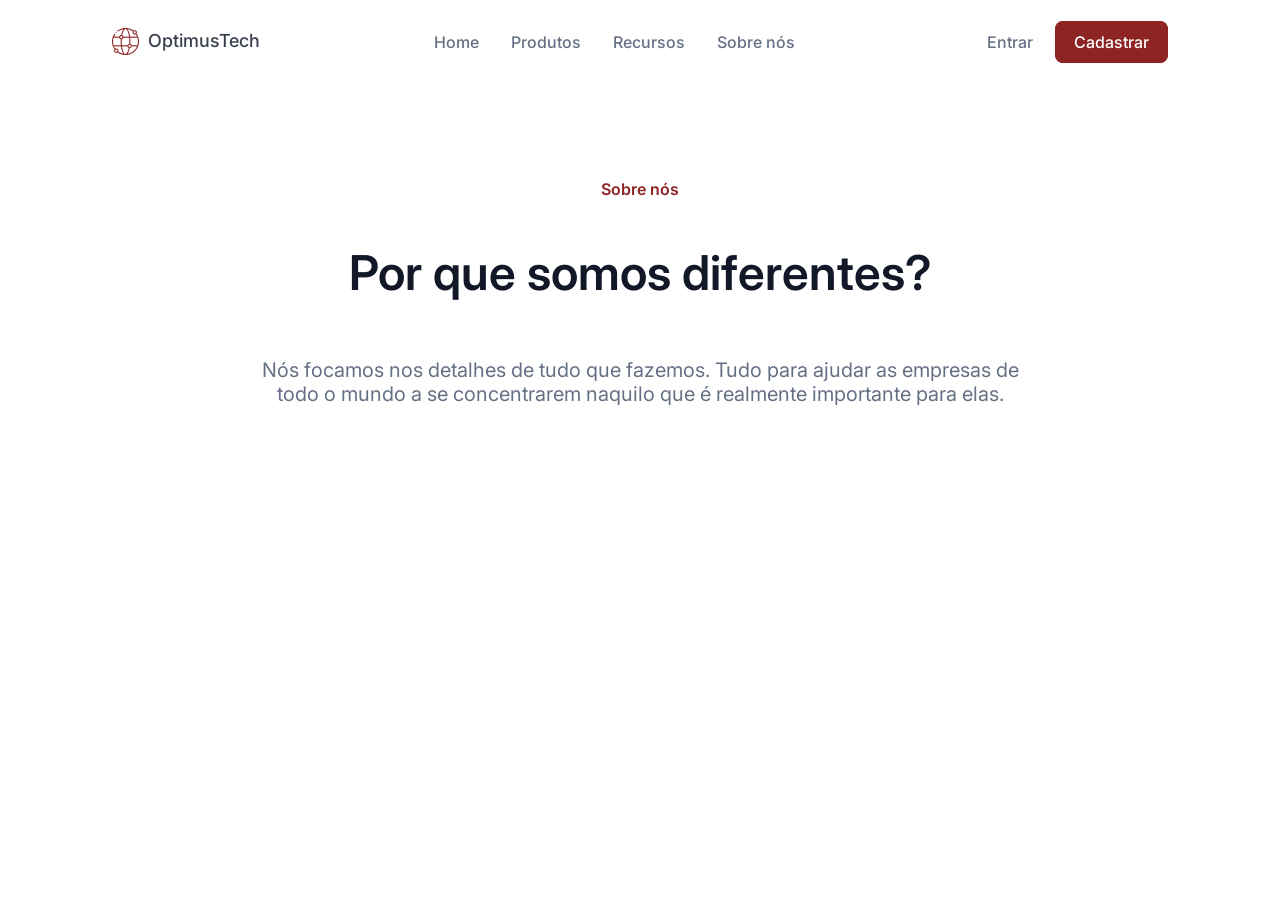
==== 7days-job-board/index.html @ 4ebdc7a4 "Ajustes na estrutura das paginas" ====
<!DOCTYPE html>
<html lang="pt-br">
<head>
    <meta charset="UTF-8">
    <meta name="viewport" content="width=device-width, initial-scale=1.0">
    <link rel="preconnect" href="https://fonts.googleapis.com">
    <link rel="preconnect" href="https://fonts.gstatic.com" crossorigin>
    <link href="https://fonts.googleapis.com/css2?family=Inter:ital,opsz,wght@0,14..32,100..900;1,14..32,100..900&display=swap" rel="stylesheet">
    <link rel="stylesheet" href="css/style.css">

    <link rel="icon" type="image/x-icon" href="favicon.svg">
    <title>OptimusTech</title>
</head>
<body>

    <header>
        <div class="logo-container">
            <img src="assets/optimusTechLogo.png" class="logo-img" alt="Logo da Optimus Tech - Um planeta">
            <p class="tituloLogo">OptimusTech</p>
        </div>

        <div class="paginas">
            <ul class="list-links">
                <li><a href="#" target="_blank" title="Home">Home</a></li>
                <li><a href="#" target="_blank" title="Produtos">Produtos</a></li>
                <li><a href="#" target="_blank" title="Recursos">Recursos</a></li>
                <li><a href="#" target="_blank" title="Sobre Nós">Sobre nós</a></li>
            </ul>
        </div>

        <div class="botoes">
            <a href="#" class="btn-entrar">Entrar</a>
            <a href="#" class="btn-cadastrar">Cadastrar</a>
        </div>
    </header>

    <section class="cabecalho-container">
        <span>Sobre nós</span>
        <h1>Por que somos diferentes?</h1>
        <p>
            Nós focamos nos detalhes de tudo que fazemos. Tudo para ajudar as empresas de<br>
            todo o mundo a se concentrarem naquilo que é realmente importante para elas.
        </p>
    </section>

</body>
</html>
---- 7days-job-board/css/style.css ----
@import url(header.css);
@import url(cabecalho.css);

:root{
    --text-color: #667085;
    --tittle-color: #121828;
    --main-color: #8E2424;
}
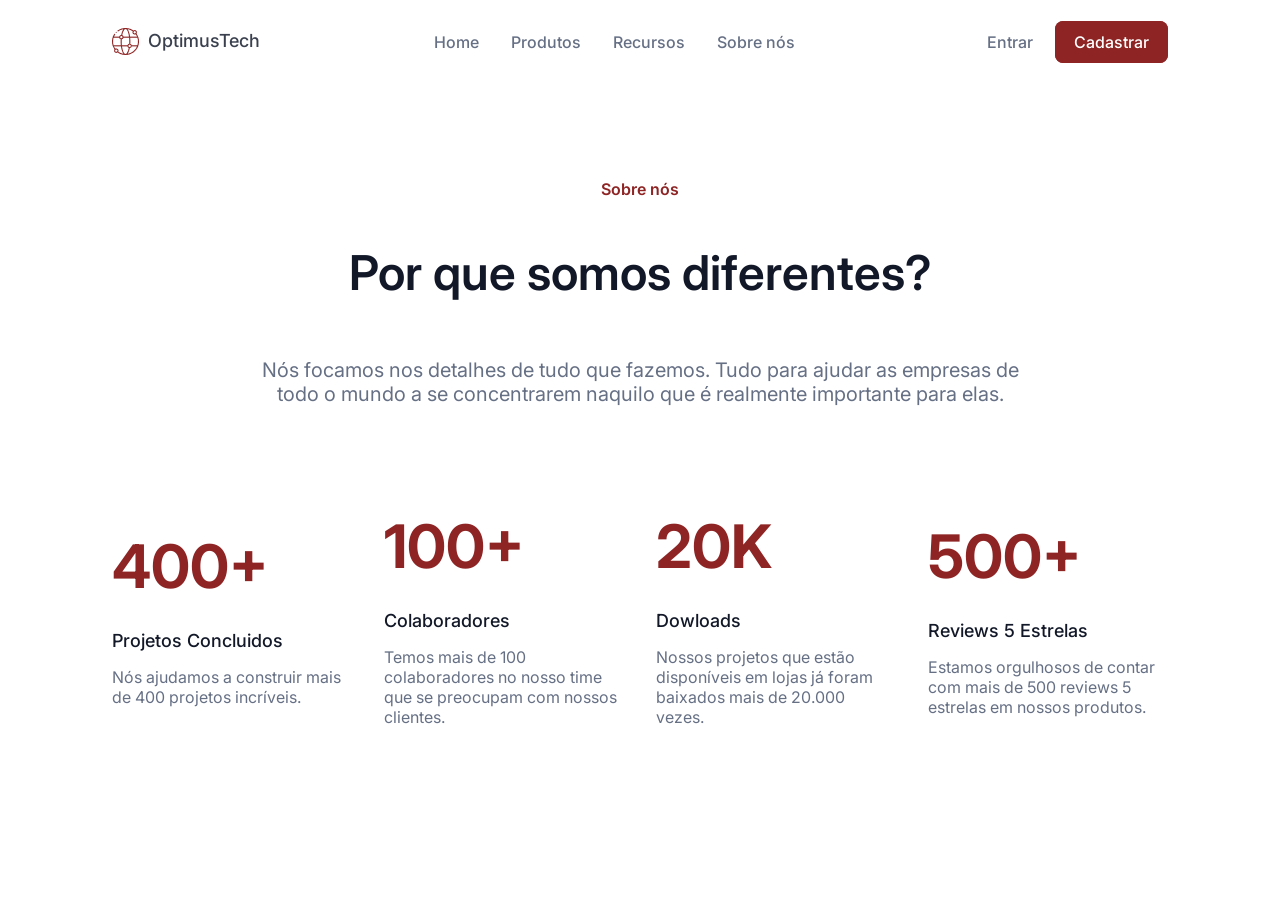
==== commit 7915262f: "Criando seção de metricas" ====
--- a/7days-job-board/index.html
+++ b/7days-job-board/index.html
@@ -43,5 +43,28 @@
         </p>
     </section>
 
+    <section class="metricas-container">
+        <div>
+            <h1>400+</h1>
+            <h4>Projetos Concluidos</h4>
+            <p>Nós ajudamos a construir mais de 400 projetos incríveis.</p>
+        </div>
+        <div>
+            <h1>100+</h1>
+            <h4>Colaboradores</h4>
+            <p>Temos mais de 100 colaboradores no nosso time que se preocupam com nossos clientes.</p>
+        </div>
+        <div>
+            <h1>20K</h1>
+            <h4>Dowloads</h4>
+            <p>Nossos projetos que estão disponíveis em lojas já foram baixados mais de 20.000 vezes.</p>
+        </div>
+        <div>
+            <h1>500+</h1>
+            <h4>Reviews 5 Estrelas</h4>
+            <p>Estamos orgulhosos de contar com mais de 500 reviews 5 estrelas em nossos produtos.</p>
+        </div>
+    </section>
+
 </body>
 </html>
--- a/7days-job-board/css/style.css
+++ b/7days-job-board/css/style.css
@@ -1,5 +1,6 @@
 @import url(header.css);
 @import url(cabecalho.css);
+@import url(metricas.css);
 
 :root{
     --text-color: #667085;
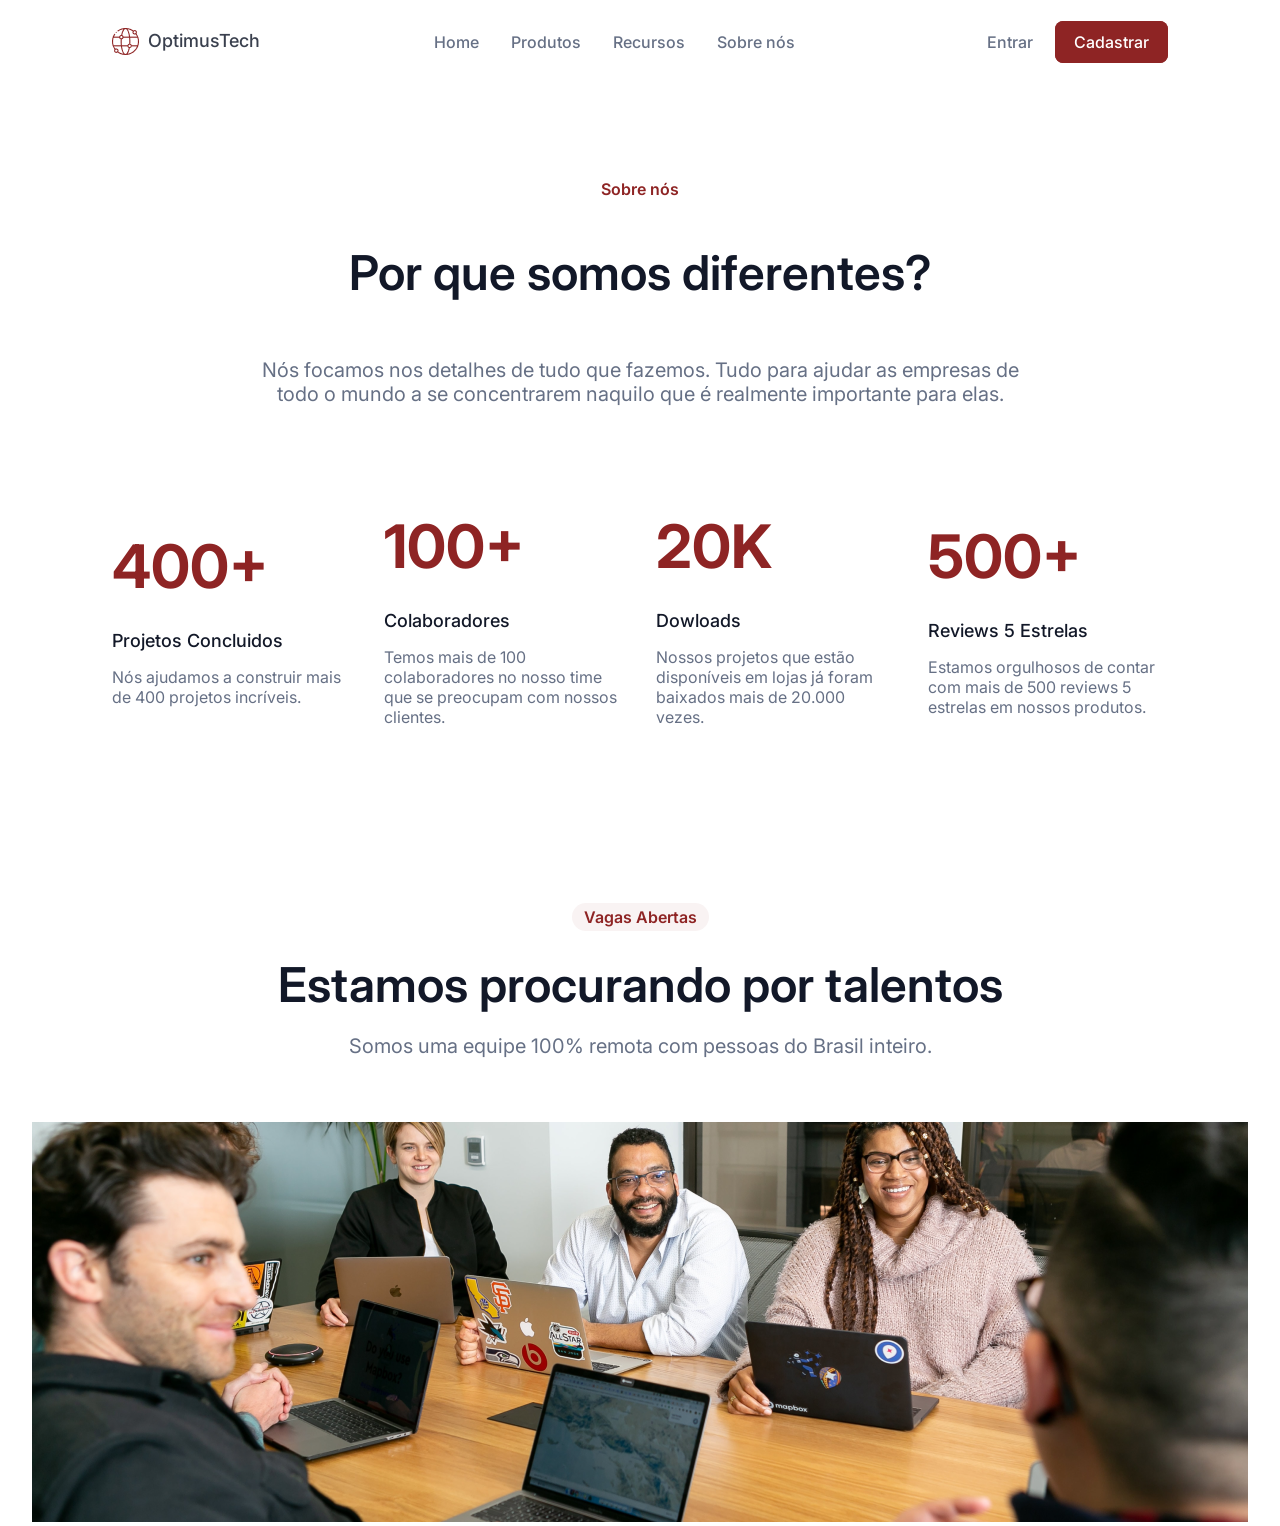
==== commit 80b11d05: "Desenvolvendo seção de vegas" ====
--- a/7days-job-board/index.html
+++ b/7days-job-board/index.html
@@ -66,5 +66,15 @@
         </div>
     </section>
 
+    <section class="vagas-container">
+        <div class="vagas-abertas">
+            <span>Vagas Abertas</span>
+            <h1>Estamos procurando por talentos</h1>
+            <p>Somos uma equipe 100% remota com pessoas do Brasil inteiro.</p>
+            <div class="image-team">
+                <img src="assets/team.png" alt="Time OptimusTech">
+            </div>
+        </div>
+    </section>
 </body>
 </html>
--- a/7days-job-board/css/style.css
+++ b/7days-job-board/css/style.css
@@ -1,9 +1,28 @@
 @import url(header.css);
 @import url(cabecalho.css);
 @import url(metricas.css);
+@import url(vagas.css);
 
 :root{
     --text-color: #667085;
     --tittle-color: #121828;
     --main-color: #8E2424;
+}
+span{
+    font-size: 16px;
+    color: var(--main-color);
+    font-weight: 600;
+}
+h1{
+    margin-top: 24px;
+    margin-bottom: 36px;
+    font-size: 48px;
+    color: var(--tittle-color);
+    font-weight: 600;
+}
+p{
+    font-size: 20px;
+    color: var(--text-color);
+    font-weight: 400;
+    text-align: center;
 }
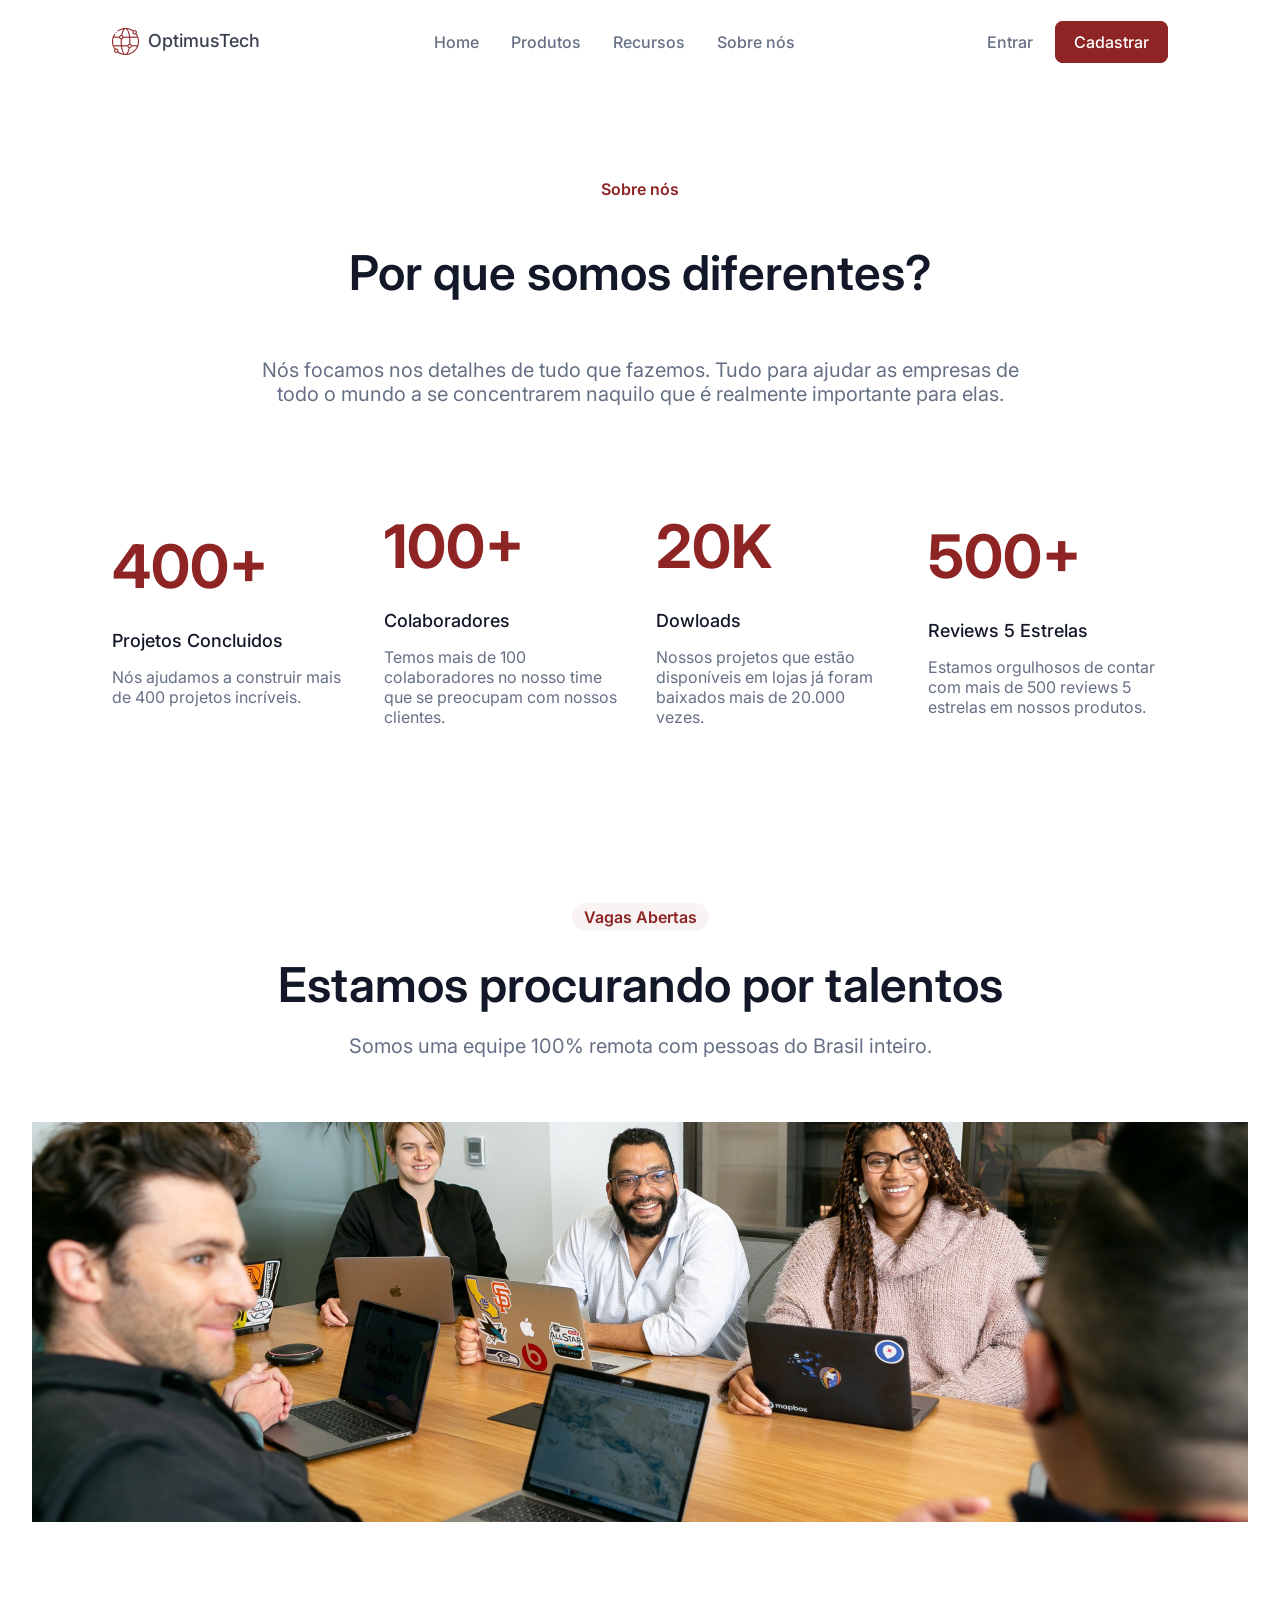
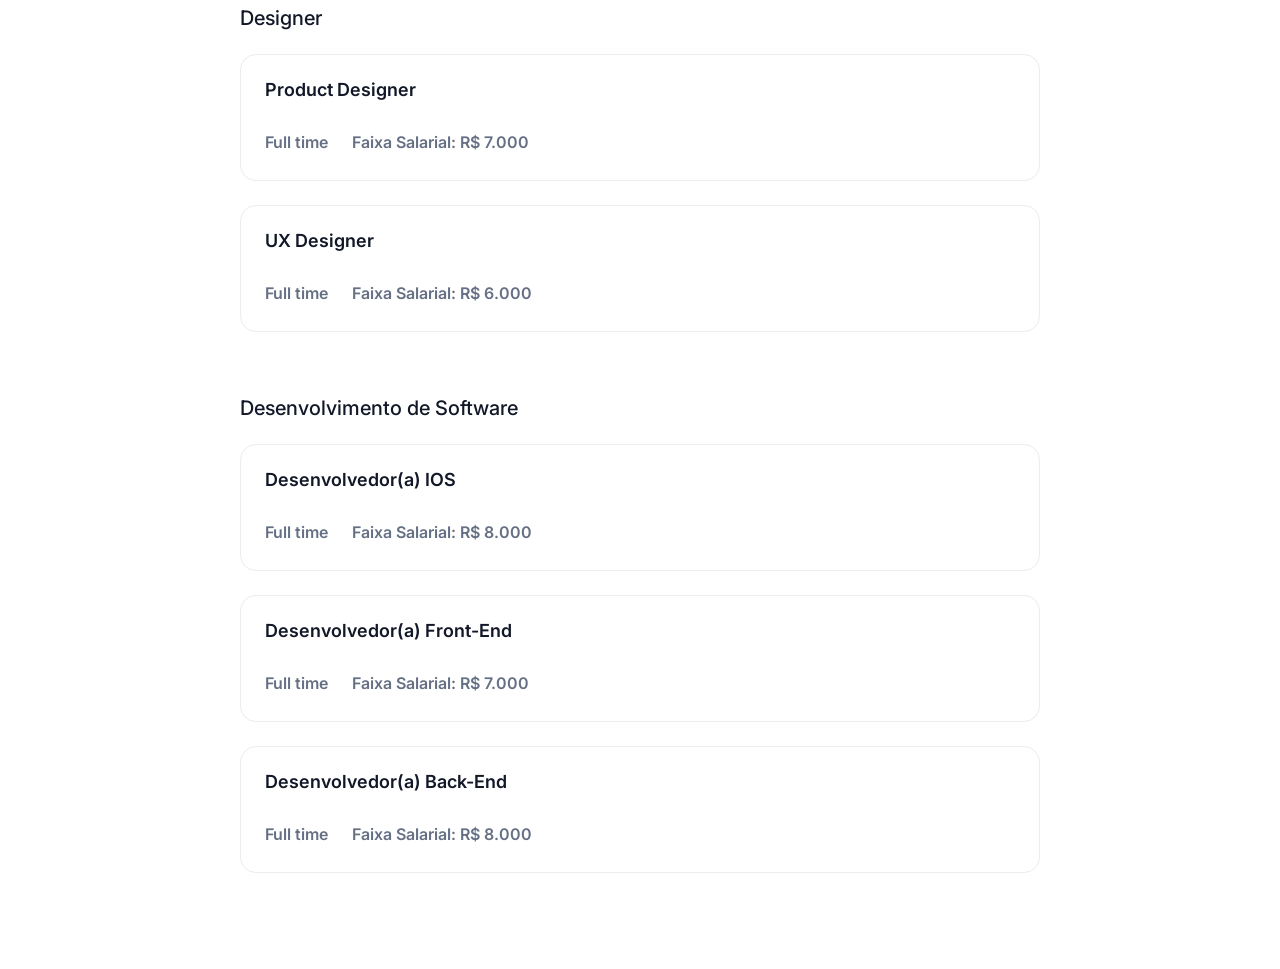
==== commit d3d4606e: "Criando a seção de vagas disponiveis" ====
--- a/7days-job-board/index.html
+++ b/7days-job-board/index.html
@@ -75,6 +75,49 @@
                 <img src="assets/team.png" alt="Time OptimusTech">
             </div>
         </div>
+        <div class="vagas-lista">
+            <div class="vaga">
+                <span class="titulo-vaga">Designer</span>
+                <div class="informacoes">
+                    <span>Product Designer</span>
+                    <div class="informacoes-vaga">
+                        <span>Full time</span>
+                        <span>Faixa Salarial: R$ 7.000</span>
+                    </div>
+                </div>
+                <div class="informacoes">
+                    <span>UX Designer</span>
+                    <div class="informacoes-vaga">
+                        <span>Full time</span>
+                        <span>Faixa Salarial: R$ 6.000</span>
+                </div>
+            </div>
+        </div>
+        <div class="vaga">
+                <span class="titulo-vaga">Desenvolvimento de Software</span>
+                <div class="informacoes">
+                    <span>Desenvolvedor(a) IOS</span>
+                    <div class="informacoes-vaga">
+                        <span>Full time</span>
+                        <span>Faixa Salarial: R$ 8.000</span>
+                    </div>
+                </div>
+                <div class="informacoes">
+                    <span>Desenvolvedor(a) Front-End</span>
+                    <div class="informacoes-vaga">
+                        <span>Full time</span>
+                        <span>Faixa Salarial: R$ 7.000</span>
+                    </div>
+                </div>
+                <div class="informacoes">
+                    <span>Desenvolvedor(a) Back-End</span>
+                    <div class="informacoes-vaga">
+                        <span>Full time</span>
+                        <span>Faixa Salarial: R$ 8.000</span>
+                    </div>
+                </div>
+            </div>
+        </div>
     </section>
 </body>
 </html>
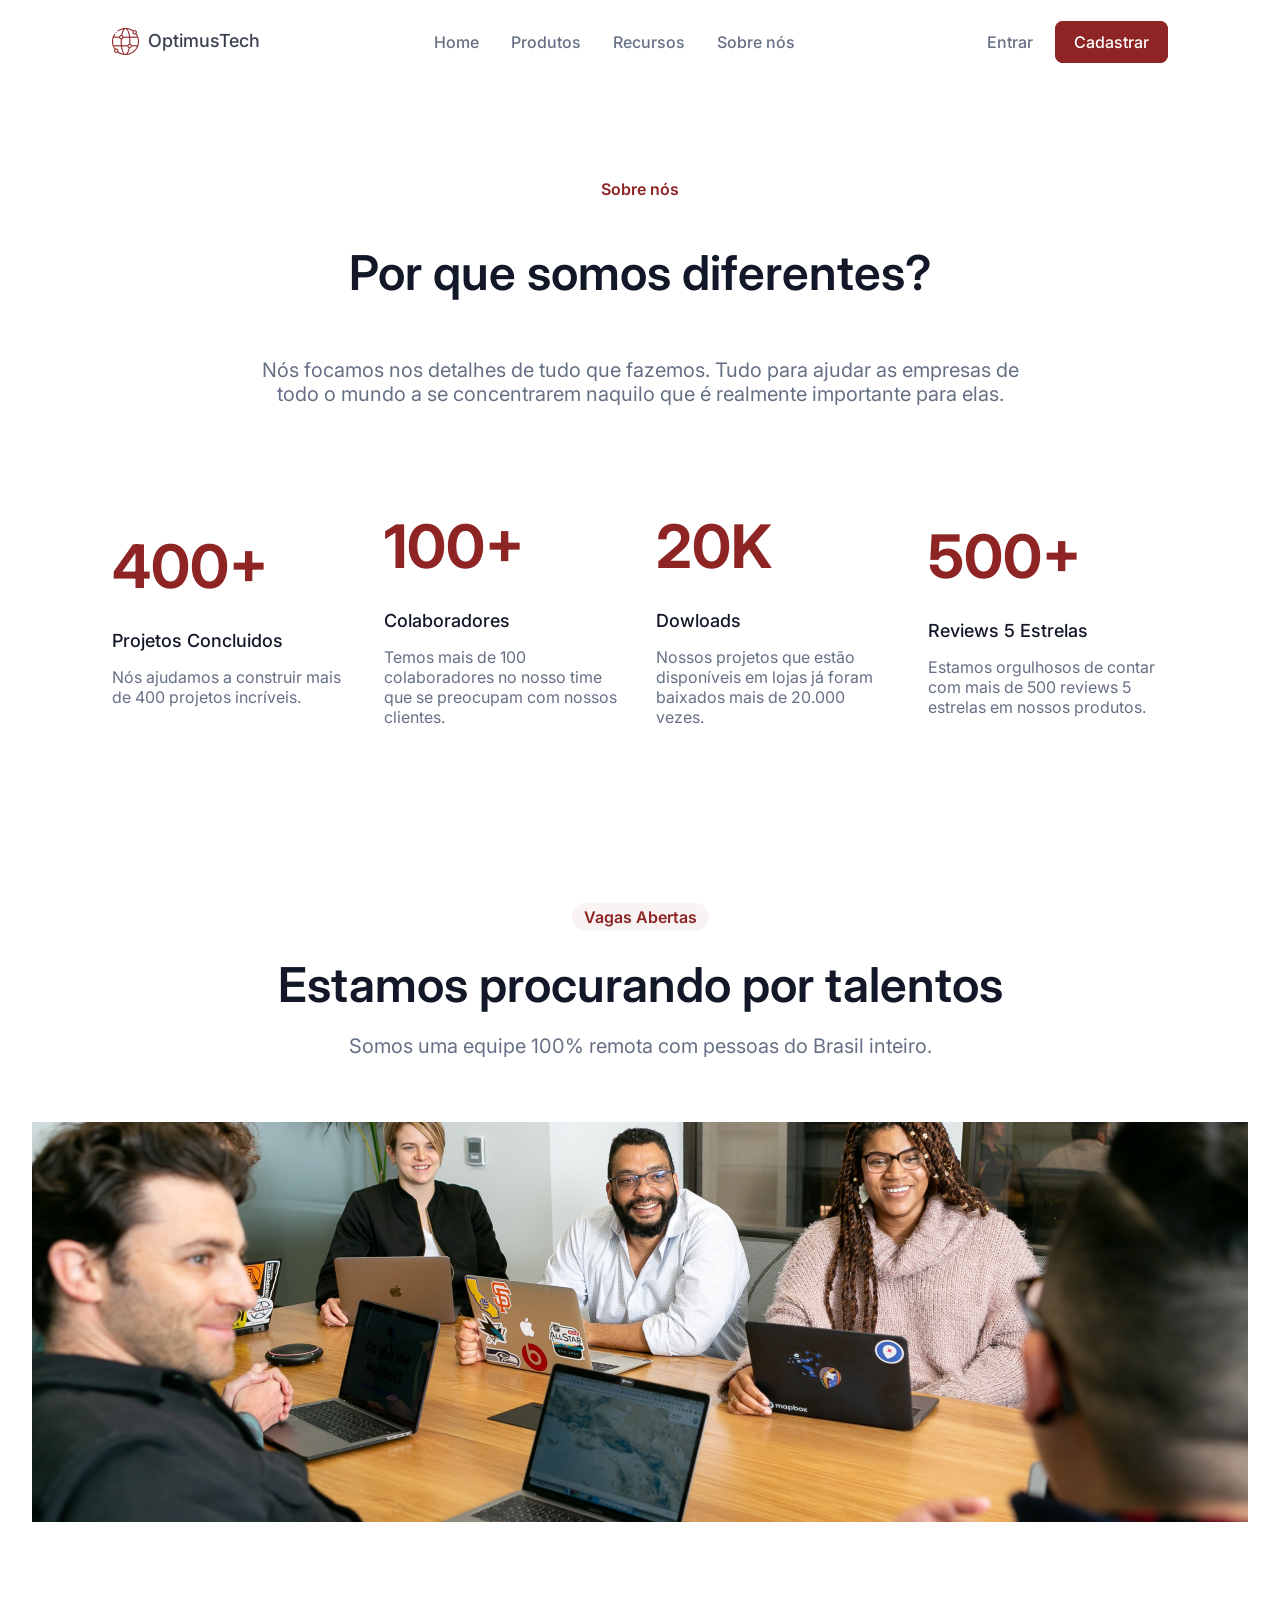
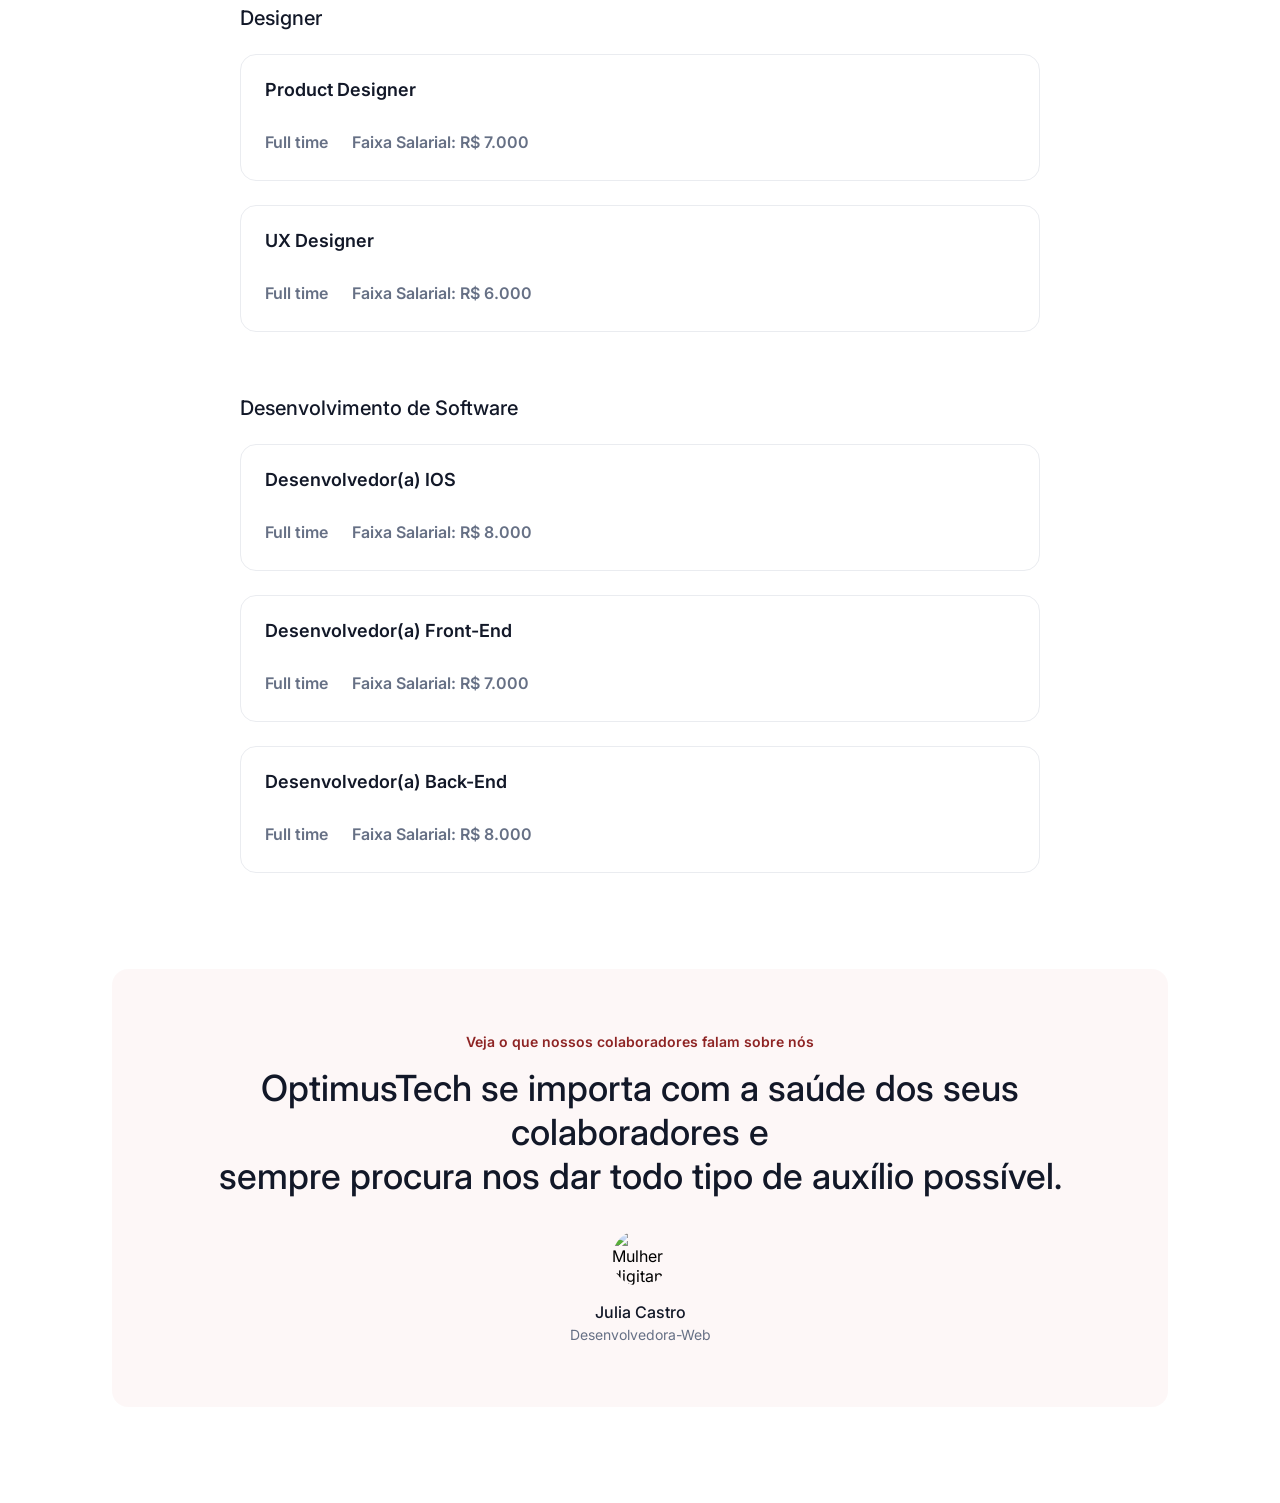
==== commit 01bc6746: "Desenvolvimento da seção de avaliacao" ====
--- a/7days-job-board/index.html
+++ b/7days-job-board/index.html
@@ -1,21 +1,24 @@
-<!DOCTYPE html>
+<!doctype html>
 <html lang="pt-br">
+
 <head>
-    <meta charset="UTF-8">
-    <meta name="viewport" content="width=device-width, initial-scale=1.0">
-    <link rel="preconnect" href="https://fonts.googleapis.com">
-    <link rel="preconnect" href="https://fonts.gstatic.com" crossorigin>
-    <link href="https://fonts.googleapis.com/css2?family=Inter:ital,opsz,wght@0,14..32,100..900;1,14..32,100..900&display=swap" rel="stylesheet">
-    <link rel="stylesheet" href="css/style.css">
+    <meta charset="UTF-8" />
+    <meta name="viewport" content="width=device-width, initial-scale=1.0" />
+    <link rel="preconnect" href="https://fonts.googleapis.com" />
+    <link rel="preconnect" href="https://fonts.gstatic.com" crossorigin />
+    <link
+        href="https://fonts.googleapis.com/css2?family=Inter:ital,opsz,wght@0,14..32,100..900;1,14..32,100..900&display=swap"
+        rel="stylesheet" />
+    <link rel="stylesheet" href="css/style.css" />
 
-    <link rel="icon" type="image/x-icon" href="favicon.svg">
+    <link rel="icon" type="image/x-icon" href="favicon.svg" />
     <title>OptimusTech</title>
 </head>
+
 <body>
-
     <header>
         <div class="logo-container">
-            <img src="assets/optimusTechLogo.png" class="logo-img" alt="Logo da Optimus Tech - Um planeta">
+            <img src="assets/optimusTechLogo.png" class="logo-img" alt="Logo da Optimus Tech - Um planeta" />
             <p class="tituloLogo">OptimusTech</p>
         </div>
 
@@ -38,8 +41,10 @@
         <span>Sobre nós</span>
         <h1>Por que somos diferentes?</h1>
         <p>
-            Nós focamos nos detalhes de tudo que fazemos. Tudo para ajudar as empresas de<br>
-            todo o mundo a se concentrarem naquilo que é realmente importante para elas.
+            Nós focamos nos detalhes de tudo que fazemos. Tudo para ajudar as
+            empresas de<br />
+            todo o mundo a se concentrarem naquilo que é realmente importante para
+            elas.
         </p>
     </section>
 
@@ -52,17 +57,26 @@
         <div>
             <h1>100+</h1>
             <h4>Colaboradores</h4>
-            <p>Temos mais de 100 colaboradores no nosso time que se preocupam com nossos clientes.</p>
+            <p>
+                Temos mais de 100 colaboradores no nosso time que se preocupam com
+                nossos clientes.
+            </p>
         </div>
         <div>
             <h1>20K</h1>
             <h4>Dowloads</h4>
-            <p>Nossos projetos que estão disponíveis em lojas já foram baixados mais de 20.000 vezes.</p>
+            <p>
+                Nossos projetos que estão disponíveis em lojas já foram baixados mais
+                de 20.000 vezes.
+            </p>
         </div>
         <div>
             <h1>500+</h1>
             <h4>Reviews 5 Estrelas</h4>
-            <p>Estamos orgulhosos de contar com mais de 500 reviews 5 estrelas em nossos produtos.</p>
+            <p>
+                Estamos orgulhosos de contar com mais de 500 reviews 5 estrelas em
+                nossos produtos.
+            </p>
         </div>
     </section>
 
@@ -72,7 +86,7 @@
             <h1>Estamos procurando por talentos</h1>
             <p>Somos uma equipe 100% remota com pessoas do Brasil inteiro.</p>
             <div class="image-team">
-                <img src="assets/team.png" alt="Time OptimusTech">
+                <img src="assets/team.png" alt="Time OptimusTech" />
             </div>
         </div>
         <div class="vagas-lista">
@@ -90,10 +104,10 @@
                     <div class="informacoes-vaga">
                         <span>Full time</span>
                         <span>Faixa Salarial: R$ 6.000</span>
+                    </div>
                 </div>
             </div>
-        </div>
-        <div class="vaga">
+            <div class="vaga">
                 <span class="titulo-vaga">Desenvolvimento de Software</span>
                 <div class="informacoes">
                     <span>Desenvolvedor(a) IOS</span>
@@ -119,5 +133,19 @@
             </div>
         </div>
     </section>
+    <section class="avaliacoes-container">
+        <div class="avaliacao">
+            <span>Veja o que nossos colaboradores falam sobre nós</span>
+            <h2>
+                OptimusTech se importa com a saúde dos seus colaboradores e<br> sempre procura nos dar todo tipo de auxílio possível.
+            </h2>
+            <div class="perfil-avaliacao">
+                <img src="assets/womanAvatar.jpg" alt="Mulher digitando em computador">
+                <h4>Julia Castro</h4>
+                <span>Desenvolvedora-Web</span>
+            </div>
+        </div>
+    </section>
 </body>
+
 </html>
--- a/7days-job-board/css/style.css
+++ b/7days-job-board/css/style.css
@@ -2,6 +2,7 @@
 @import url(cabecalho.css);
 @import url(metricas.css);
 @import url(vagas.css);
+@import url(avaliacoes.css);
 
 :root{
     --text-color: #667085;
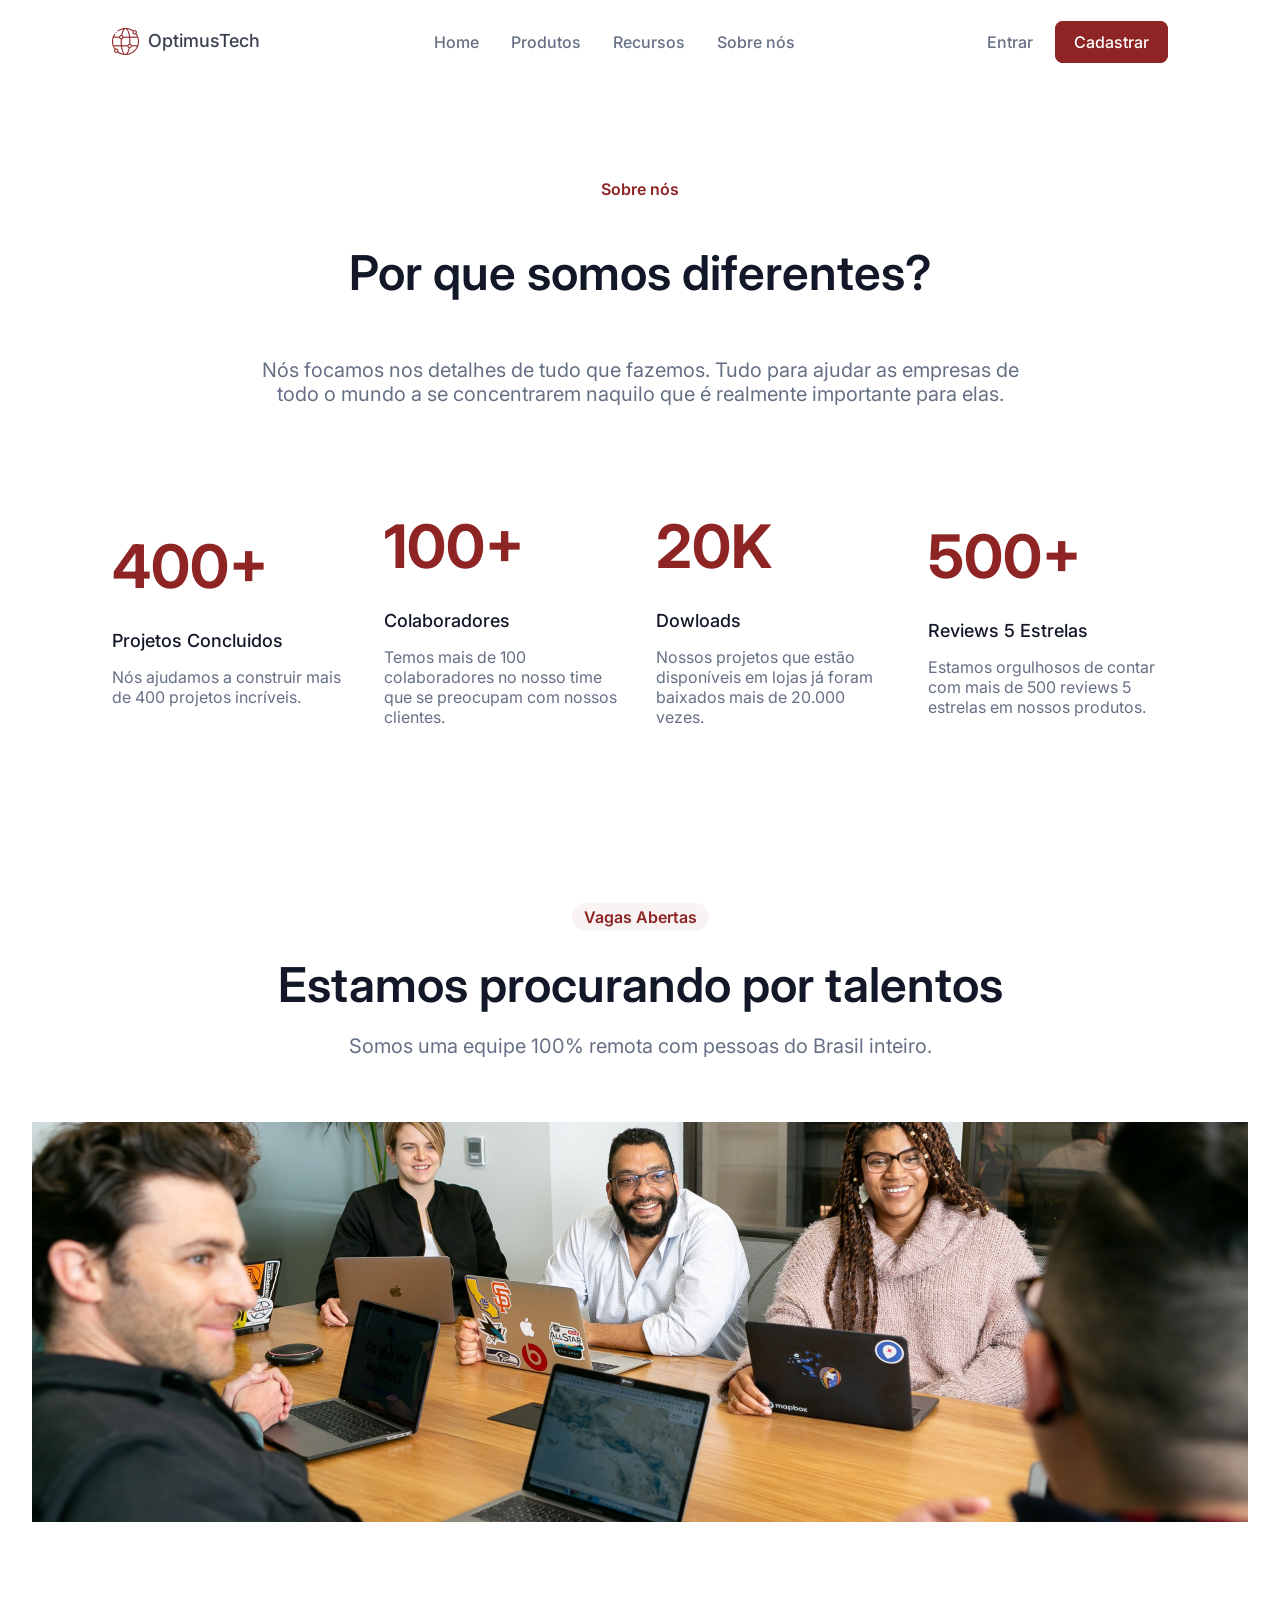
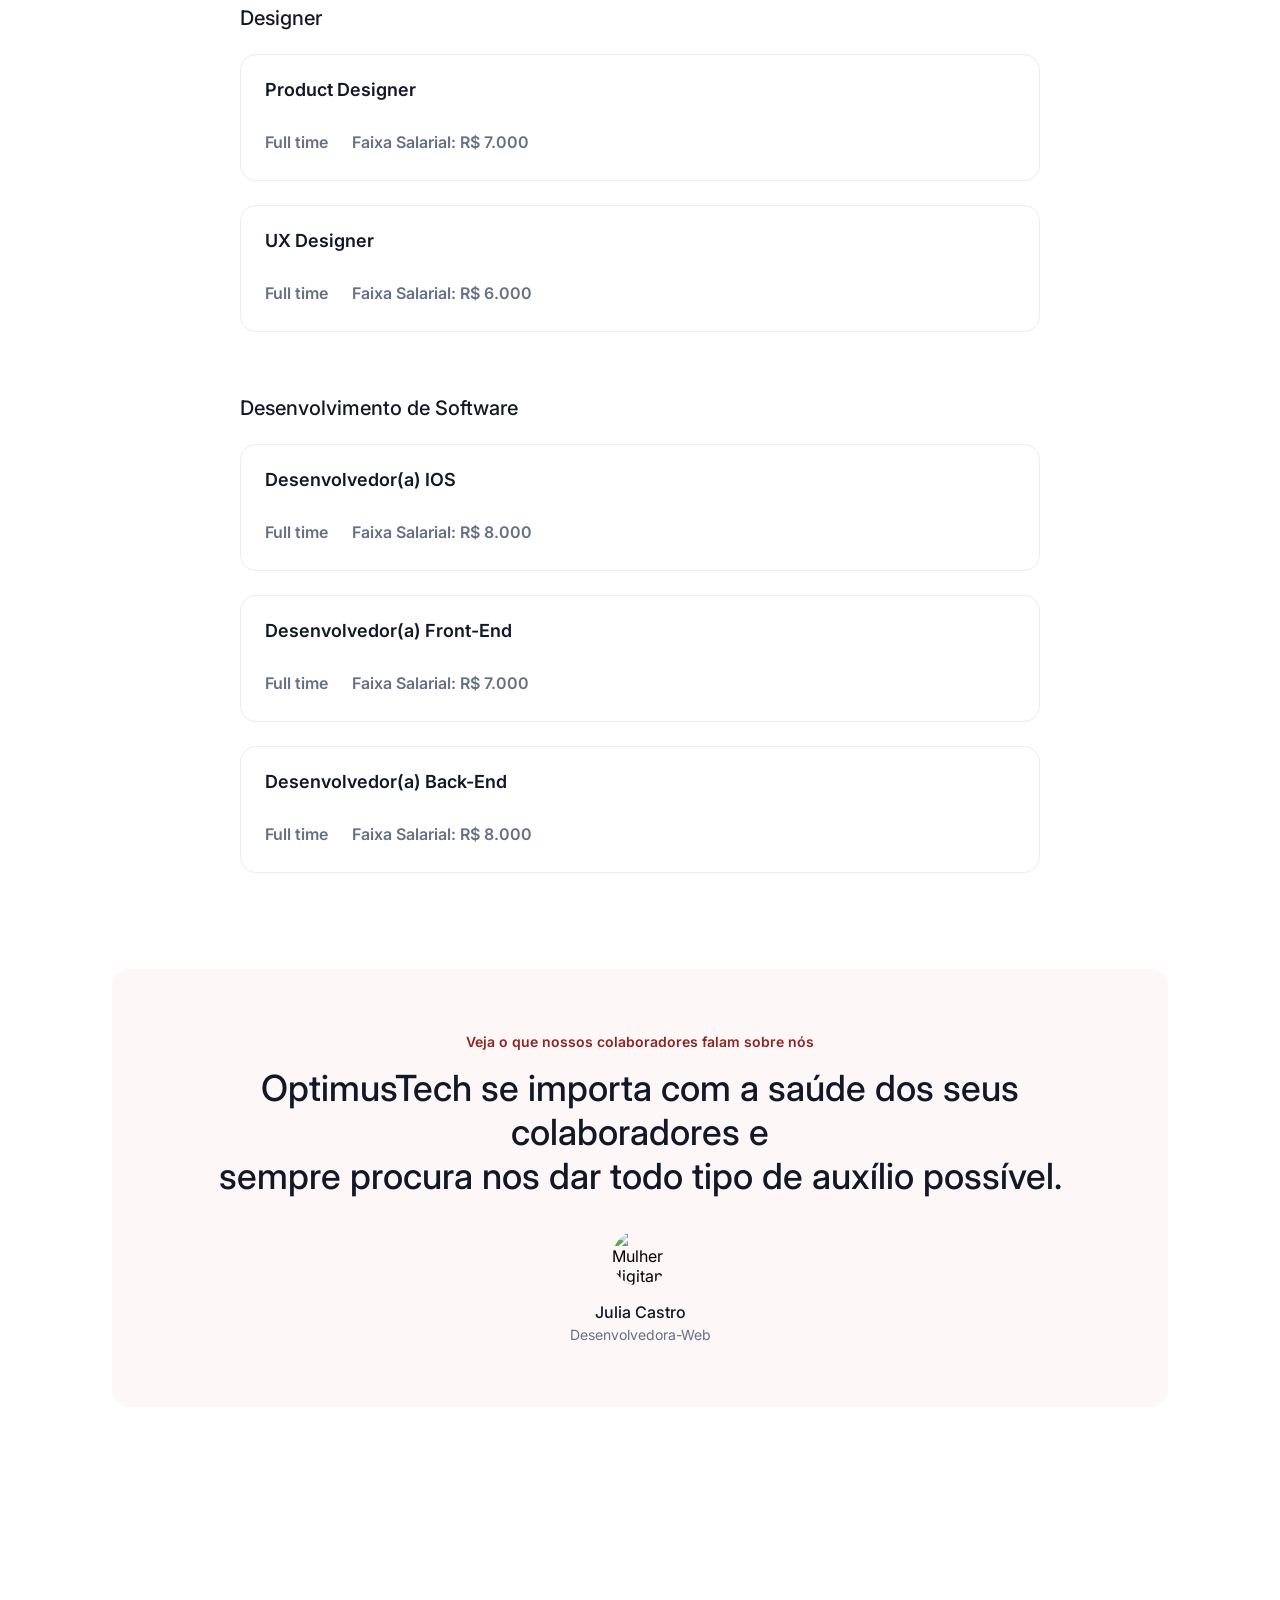
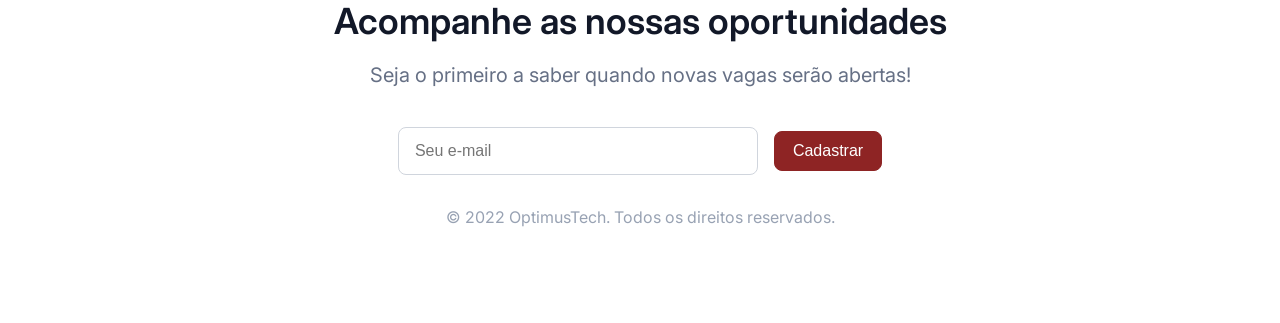
==== commit 746ac2e8: "Seção de Formulário e Footer" ====
--- a/7days-job-board/index.html
+++ b/7days-job-board/index.html
@@ -146,6 +146,18 @@
             </div>
         </div>
     </section>
+
+    <section class="formulario-container">
+        <div class="conteudo-form">
+            <h1>Acompanhe as nossas oportunidades</h1>
+            <p>Seja o primeiro a saber quando novas vagas serão abertas!</p>
+            <form class="formulario">
+                <input id="email" name="email" type="email" placeholder="Seu e-mail" autocomplete="email" required />
+                <button class="btn-cadastrar" type="submit">Cadastrar</button>
+            </form>
+        </div>
+        <footer>© 2022 OptimusTech. Todos os direitos reservados.</footer>
+    </section>
 </body>
 
 </html>
--- a/7days-job-board/css/style.css
+++ b/7days-job-board/css/style.css
@@ -3,6 +3,7 @@
 @import url(metricas.css);
 @import url(vagas.css);
 @import url(avaliacoes.css);
+@import url(formulario.css);
 
 :root{
     --text-color: #667085;
@@ -26,4 +27,30 @@
     color: var(--text-color);
     font-weight: 400;
     text-align: center;
+}
+.botoes{
+    gap: 8px;
+}
+.btn-entrar{
+    color: var(--text-color);
+    background-color: #FFFFFF;
+    font-size: 16px;
+    font-weight: 500;
+    padding: 10px 18px;
+    border-radius: 8px;
+}
+.btn-cadastrar{
+    color: #FFFFFF;
+    background-color: var(--main-color);
+    font-size: 16px;
+    font-weight: 500;
+    padding: 10px 18px;
+    border-radius: 8px;
+    border: 1px solid var(--main-color);
+}
+.btn-cadastrar:hover{
+    background-color: #711a1a;
+    color: #FFFFFF;
+    border: 1px solid var(--main-color);
+    transition: all 0.3s ease-in-out;
 }
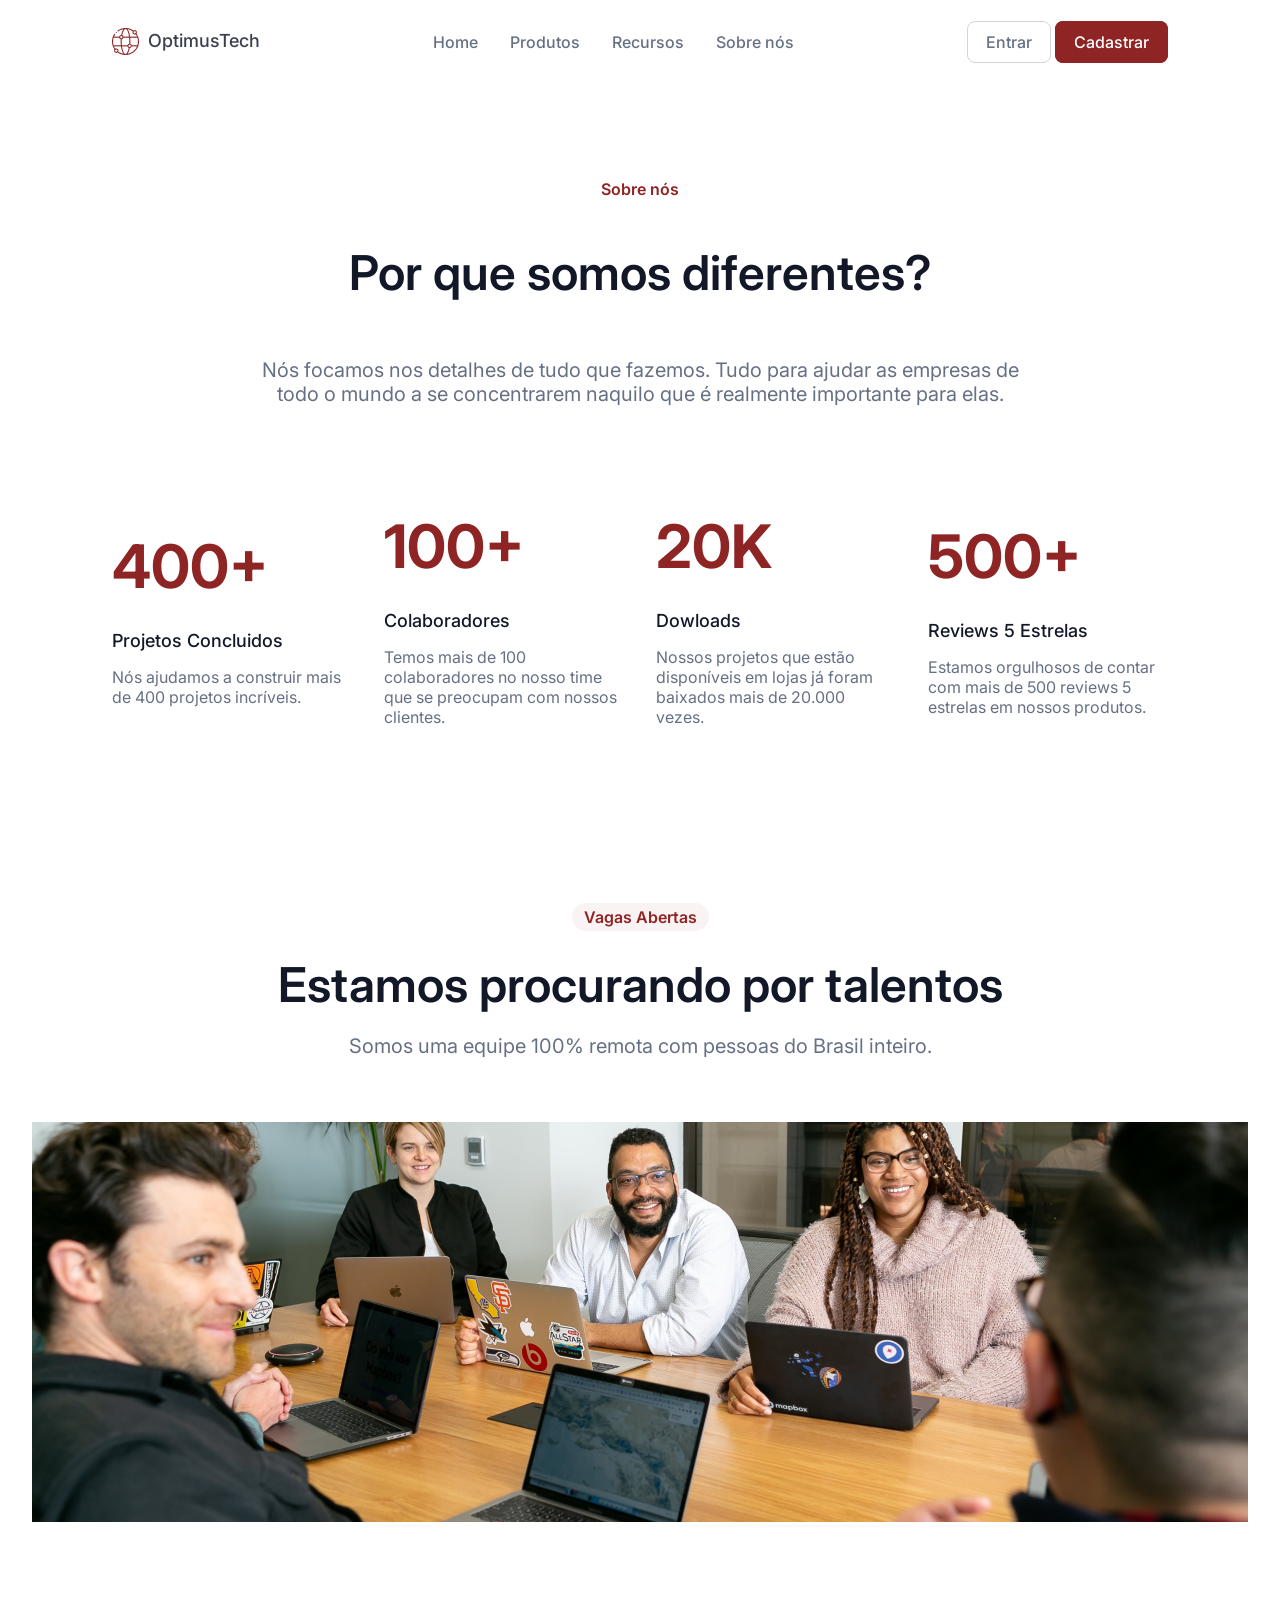
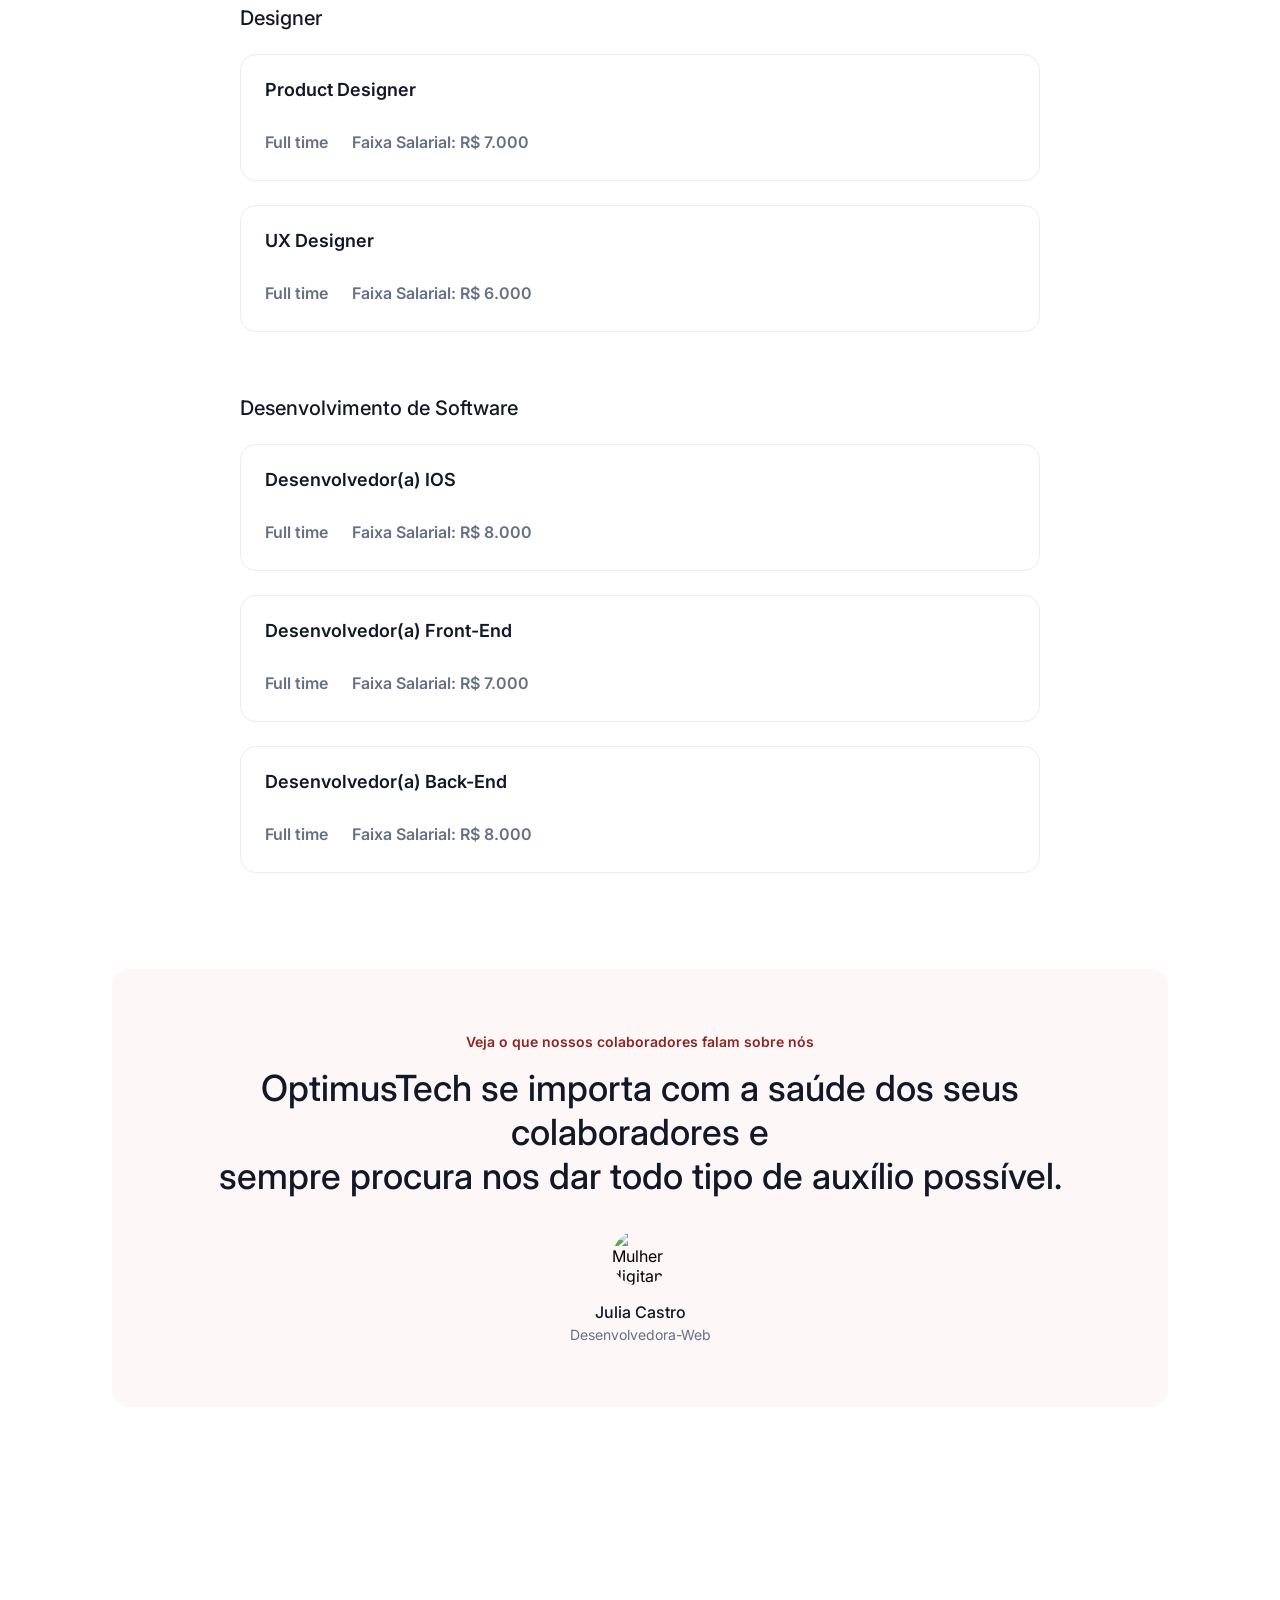
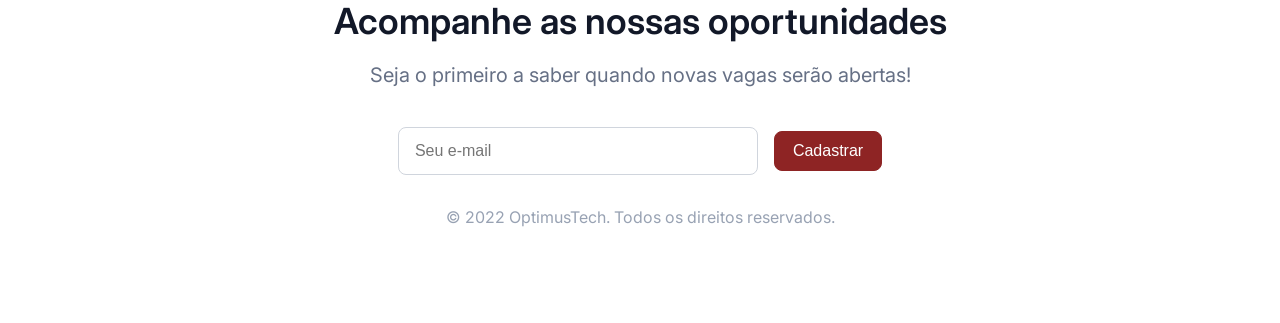
==== commit c2cbe416: "Update index.html" ====
--- a/7days-job-board/index.html
+++ b/7days-job-board/index.html
@@ -4,6 +4,9 @@
 <head>
     <meta charset="UTF-8" />
     <meta name="viewport" content="width=device-width, initial-scale=1.0" />
+    <meta name="description"
+        content="OptimusTech - Empresa de tecnologia focada em soluções inovadoras. Vagas abertas para designers e desenvolvedores. Junte-se ao nosso time remoto." />
+    <meta name="keywords" content="tecnologia, vagas, emprego, desenvolvedor, designer, remoto, Brasil" />
     <link rel="preconnect" href="https://fonts.googleapis.com" />
     <link rel="preconnect" href="https://fonts.gstatic.com" crossorigin />
     <link
@@ -12,152 +15,167 @@
     <link rel="stylesheet" href="css/style.css" />
 
     <link rel="icon" type="image/x-icon" href="favicon.svg" />
-    <title>OptimusTech</title>
+    <title>OptimusTech - Vagas Abertas</title>
 </head>
 
 <body>
-    <header>
+    <header role="banner">
         <div class="logo-container">
             <img src="assets/optimusTechLogo.png" class="logo-img" alt="Logo da Optimus Tech - Um planeta" />
             <p class="tituloLogo">OptimusTech</p>
         </div>
 
-        <div class="paginas">
+        <input type="checkbox" id="menu-toggle" class="menu-toggle" aria-label="Toggle menu" />
+        <label for="menu-toggle" class="hamburger">
+            <span></span>
+            <span></span>
+            <span></span>
+        </label>
+
+        <nav>
             <ul class="list-links">
                 <li><a href="#" target="_blank" title="Home">Home</a></li>
                 <li><a href="#" target="_blank" title="Produtos">Produtos</a></li>
                 <li><a href="#" target="_blank" title="Recursos">Recursos</a></li>
                 <li><a href="#" target="_blank" title="Sobre Nós">Sobre nós</a></li>
+                <li class="mobile-buttons">
+                    <a href="#" class="btn-entrar">Entrar</a>
+                    <a href="#" class="btn-cadastrar header">Cadastrar</a>
+                </li>
             </ul>
-        </div>
+        </nav>
 
         <div class="botoes">
             <a href="#" class="btn-entrar">Entrar</a>
-            <a href="#" class="btn-cadastrar">Cadastrar</a>
+            <a href="#" class="btn-cadastrar header">Cadastrar</a>
         </div>
     </header>
 
-    <section class="cabecalho-container">
-        <span>Sobre nós</span>
-        <h1>Por que somos diferentes?</h1>
-        <p>
-            Nós focamos nos detalhes de tudo que fazemos. Tudo para ajudar as
-            empresas de<br />
-            todo o mundo a se concentrarem naquilo que é realmente importante para
-            elas.
-        </p>
-    </section>
+    <main>
+        <section class="cabecalho-container">
+            <span>Sobre nós</span>
+            <h1>Por que somos diferentes?</h1>
+            <p>
+                Nós focamos nos detalhes de tudo que fazemos. Tudo para ajudar as
+                empresas de<br />
+                todo o mundo a se concentrarem naquilo que é realmente importante para
+                elas.
+            </p>
+        </section>
 
-    <section class="metricas-container">
-        <div>
-            <h1>400+</h1>
-            <h4>Projetos Concluidos</h4>
-            <p>Nós ajudamos a construir mais de 400 projetos incríveis.</p>
-        </div>
-        <div>
-            <h1>100+</h1>
-            <h4>Colaboradores</h4>
-            <p>
-                Temos mais de 100 colaboradores no nosso time que se preocupam com
-                nossos clientes.
-            </p>
-        </div>
-        <div>
-            <h1>20K</h1>
-            <h4>Dowloads</h4>
-            <p>
-                Nossos projetos que estão disponíveis em lojas já foram baixados mais
-                de 20.000 vezes.
-            </p>
-        </div>
-        <div>
-            <h1>500+</h1>
-            <h4>Reviews 5 Estrelas</h4>
-            <p>
-                Estamos orgulhosos de contar com mais de 500 reviews 5 estrelas em
-                nossos produtos.
-            </p>
-        </div>
-    </section>
+        <section class="metricas-container">
+            <div>
+                <h1>400+</h1>
+                <h4>Projetos Concluidos</h4>
+                <p>Nós ajudamos a construir mais de 400 projetos incríveis.</p>
+            </div>
+            <div>
+                <h1>100+</h1>
+                <h4>Colaboradores</h4>
+                <p>
+                    Temos mais de 100 colaboradores no nosso time que se preocupam com
+                    nossos clientes.
+                </p>
+            </div>
+            <div>
+                <h1>20K</h1>
+                <h4>Dowloads</h4>
+                <p>
+                    Nossos projetos que estão disponíveis em lojas já foram baixados
+                    mais de 20.000 vezes.
+                </p>
+            </div>
+            <div>
+                <h1>500+</h1>
+                <h4>Reviews 5 Estrelas</h4>
+                <p>
+                    Estamos orgulhosos de contar com mais de 500 reviews 5 estrelas em
+                    nossos produtos.
+                </p>
+            </div>
+        </section>
 
-    <section class="vagas-container">
-        <div class="vagas-abertas">
-            <span>Vagas Abertas</span>
-            <h1>Estamos procurando por talentos</h1>
-            <p>Somos uma equipe 100% remota com pessoas do Brasil inteiro.</p>
-            <div class="image-team">
-                <img src="assets/team.png" alt="Time OptimusTech" />
+        <section class="vagas-container">
+            <div class="vagas-abertas">
+                <span>Vagas Abertas</span>
+                <h1>Estamos procurando por talentos</h1>
+                <p>Somos uma equipe 100% remota com pessoas do Brasil inteiro.</p>
+                <div class="image-team">
+                    <img src="assets/team.png" alt="Time OptimusTech" />
+                </div>
             </div>
-        </div>
-        <div class="vagas-lista">
-            <div class="vaga">
-                <span class="titulo-vaga">Designer</span>
-                <div class="informacoes">
-                    <span>Product Designer</span>
-                    <div class="informacoes-vaga">
-                        <span>Full time</span>
-                        <span>Faixa Salarial: R$ 7.000</span>
+            <div class="vagas-lista">
+                <div class="vaga">
+                    <span class="titulo-vaga">Designer</span>
+                    <div class="informacoes">
+                        <span>Product Designer</span>
+                        <div class="informacoes-vaga">
+                            <span>Full time</span>
+                            <span>Faixa Salarial: R$ 7.000</span>
+                        </div>
+                    </div>
+                    <div class="informacoes">
+                        <span>UX Designer</span>
+                        <div class="informacoes-vaga">
+                            <span>Full time</span>
+                            <span>Faixa Salarial: R$ 6.000</span>
+                        </div>
                     </div>
                 </div>
-                <div class="informacoes">
-                    <span>UX Designer</span>
-                    <div class="informacoes-vaga">
-                        <span>Full time</span>
-                        <span>Faixa Salarial: R$ 6.000</span>
+                <div class="vaga">
+                    <span class="titulo-vaga">Desenvolvimento de Software</span>
+                    <div class="informacoes">
+                        <span>Desenvolvedor(a) IOS</span>
+                        <div class="informacoes-vaga">
+                            <span>Full time</span>
+                            <span>Faixa Salarial: R$ 8.000</span>
+                        </div>
+                    </div>
+                    <div class="informacoes">
+                        <span>Desenvolvedor(a) Front-End</span>
+                        <div class="informacoes-vaga">
+                            <span>Full time</span>
+                            <span>Faixa Salarial: R$ 7.000</span>
+                        </div>
+                    </div>
+                    <div class="informacoes">
+                        <span>Desenvolvedor(a) Back-End</span>
+                        <div class="informacoes-vaga">
+                            <span>Full time</span>
+                            <span>Faixa Salarial: R$ 8.000</span>
+                        </div>
                     </div>
                 </div>
             </div>
-            <div class="vaga">
-                <span class="titulo-vaga">Desenvolvimento de Software</span>
-                <div class="informacoes">
-                    <span>Desenvolvedor(a) IOS</span>
-                    <div class="informacoes-vaga">
-                        <span>Full time</span>
-                        <span>Faixa Salarial: R$ 8.000</span>
-                    </div>
-                </div>
-                <div class="informacoes">
-                    <span>Desenvolvedor(a) Front-End</span>
-                    <div class="informacoes-vaga">
-                        <span>Full time</span>
-                        <span>Faixa Salarial: R$ 7.000</span>
-                    </div>
-                </div>
-                <div class="informacoes">
-                    <span>Desenvolvedor(a) Back-End</span>
-                    <div class="informacoes-vaga">
-                        <span>Full time</span>
-                        <span>Faixa Salarial: R$ 8.000</span>
-                    </div>
+        </section>
+        <section class="avaliacoes-container">
+            <div class="avaliacao">
+                <span>Veja o que nossos colaboradores falam sobre nós</span>
+                <h2>
+                    OptimusTech se importa com a saúde dos seus colaboradores e<br />
+                    sempre procura nos dar todo tipo de auxílio possível.
+                </h2>
+                <div class="perfil-avaliacao">
+                    <img src="assets/womanAvatar.jpg" alt="Mulher digitando em computador" />
+                    <h4>Julia Castro</h4>
+                    <span>Desenvolvedora-Web</span>
                 </div>
             </div>
-        </div>
-    </section>
-    <section class="avaliacoes-container">
-        <div class="avaliacao">
-            <span>Veja o que nossos colaboradores falam sobre nós</span>
-            <h2>
-                OptimusTech se importa com a saúde dos seus colaboradores e<br> sempre procura nos dar todo tipo de auxílio possível.
-            </h2>
-            <div class="perfil-avaliacao">
-                <img src="assets/womanAvatar.jpg" alt="Mulher digitando em computador">
-                <h4>Julia Castro</h4>
-                <span>Desenvolvedora-Web</span>
+        </section>
+
+        <section class="formulario-container">
+            <div class="conteudo-form">
+                <h1>Acompanhe as nossas oportunidades</h1>
+                <p>Seja o primeiro a saber quando novas vagas serão abertas!</p>
+                <form class="formulario">
+                    <input id="email" name="email" type="email" placeholder="Seu e-mail" autocomplete="email"
+                        required />
+                    <button class="btn-cadastrar" type="submit">Cadastrar</button>
+                </form>
             </div>
-        </div>
-    </section>
-
-    <section class="formulario-container">
-        <div class="conteudo-form">
-            <h1>Acompanhe as nossas oportunidades</h1>
-            <p>Seja o primeiro a saber quando novas vagas serão abertas!</p>
-            <form class="formulario">
-                <input id="email" name="email" type="email" placeholder="Seu e-mail" autocomplete="email" required />
-                <button class="btn-cadastrar" type="submit">Cadastrar</button>
-            </form>
-        </div>
-        <footer>© 2022 OptimusTech. Todos os direitos reservados.</footer>
-    </section>
+            <footer>© 2022 OptimusTech. Todos os direitos reservados.</footer>
+        </section>
+    </main>
 </body>
 
 </html>
--- a/7days-job-board/css/style.css
+++ b/7days-job-board/css/style.css
@@ -5,41 +5,53 @@
 @import url(avaliacoes.css);
 @import url(formulario.css);
 
-:root{
+:root {
     --text-color: #667085;
     --tittle-color: #121828;
     --main-color: #8E2424;
 }
-span{
+
+span {
     font-size: 16px;
     color: var(--main-color);
     font-weight: 600;
 }
-h1{
+
+h1 {
     margin-top: 24px;
     margin-bottom: 36px;
     font-size: 48px;
     color: var(--tittle-color);
     font-weight: 600;
 }
-p{
+
+p {
     font-size: 20px;
     color: var(--text-color);
     font-weight: 400;
     text-align: center;
 }
-.botoes{
+
+.botoes {
     gap: 8px;
 }
-.btn-entrar{
+
+.btn-entrar {
     color: var(--text-color);
     background-color: #FFFFFF;
     font-size: 16px;
     font-weight: 500;
     padding: 10px 18px;
     border-radius: 8px;
+    border: 1px solid #D0D5DD;
 }
-.btn-cadastrar{
+
+.btn-entrar:focus {
+    outline: 2px solid var(--main-color);
+    outline-offset: 2px;
+}
+
+.btn-cadastrar {
     color: #FFFFFF;
     background-color: var(--main-color);
     font-size: 16px;
@@ -48,7 +60,13 @@
     border-radius: 8px;
     border: 1px solid var(--main-color);
 }
-.btn-cadastrar:hover{
+
+.btn-cadastrar:focus {
+    outline: 2px solid #FFFFFF;
+    outline-offset: 2px;
+}
+
+.btn-cadastrar:hover {
     background-color: #711a1a;
     color: #FFFFFF;
     border: 1px solid var(--main-color);
